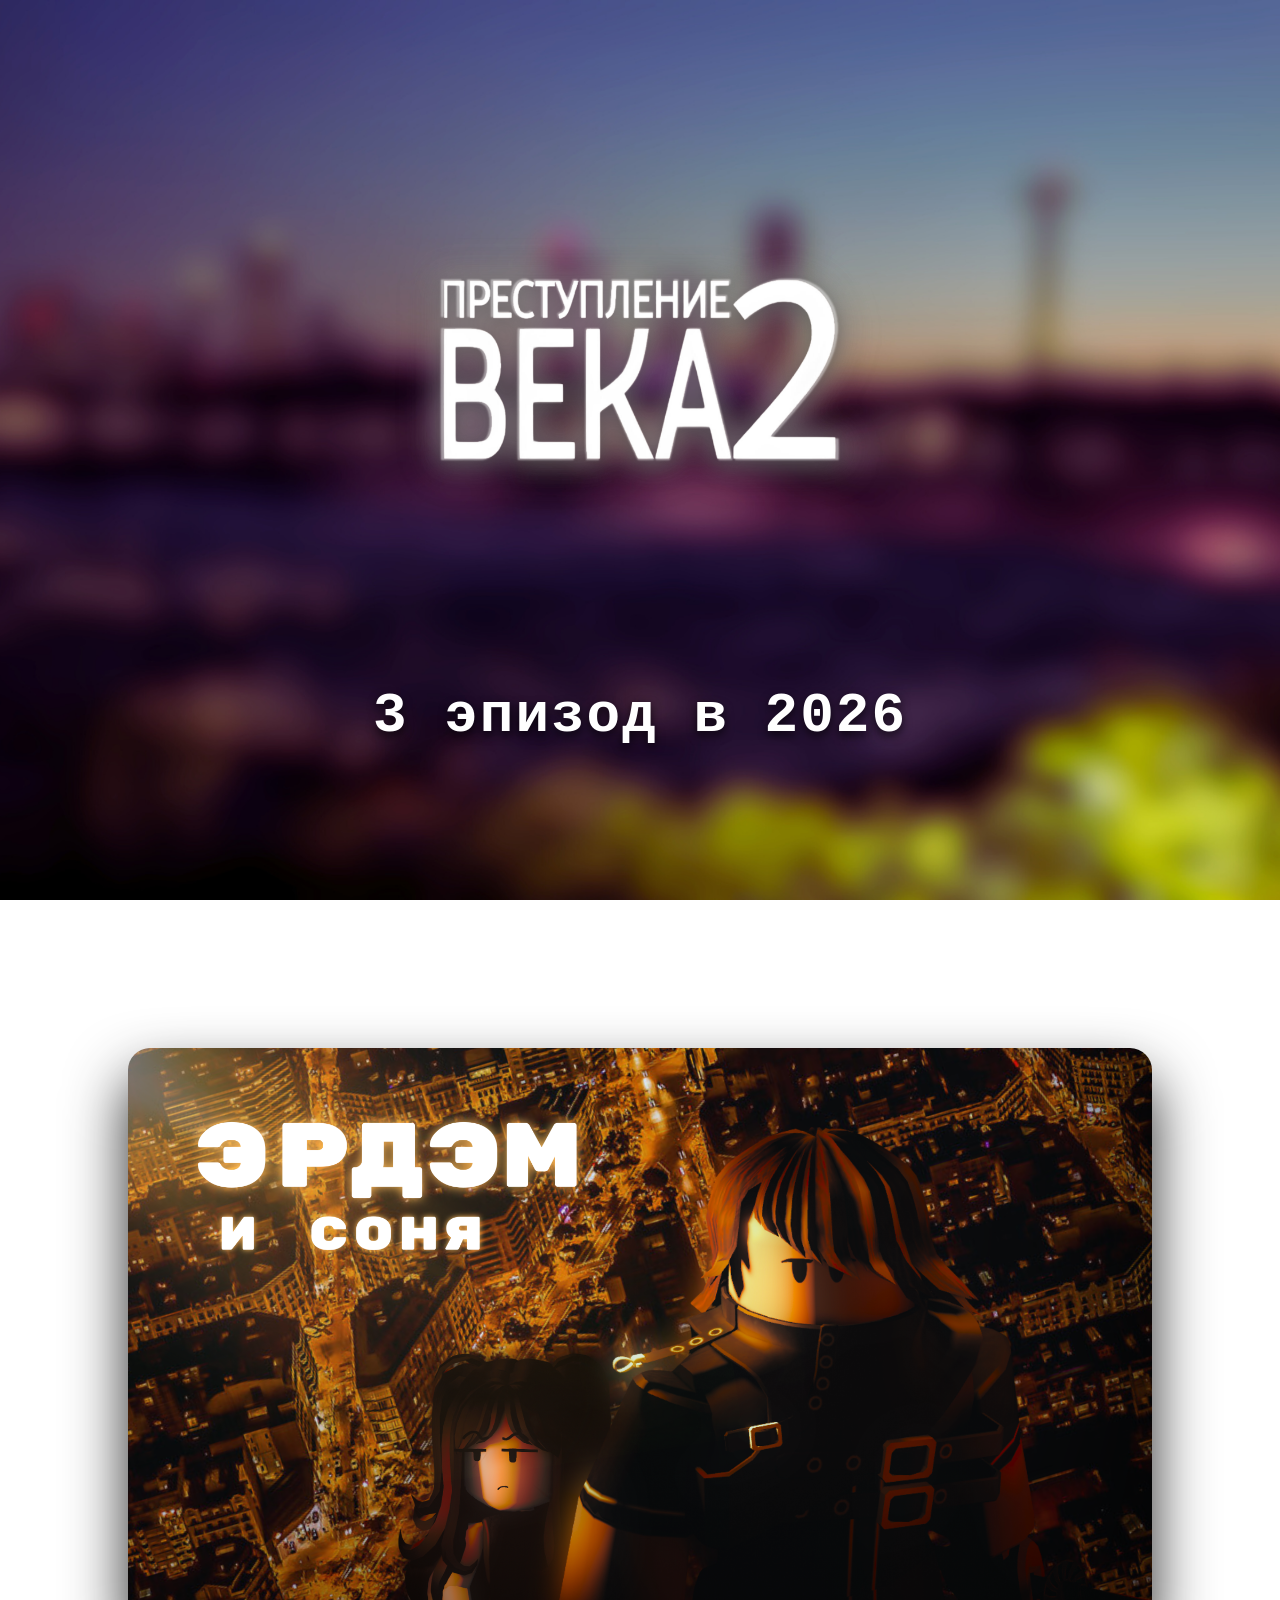
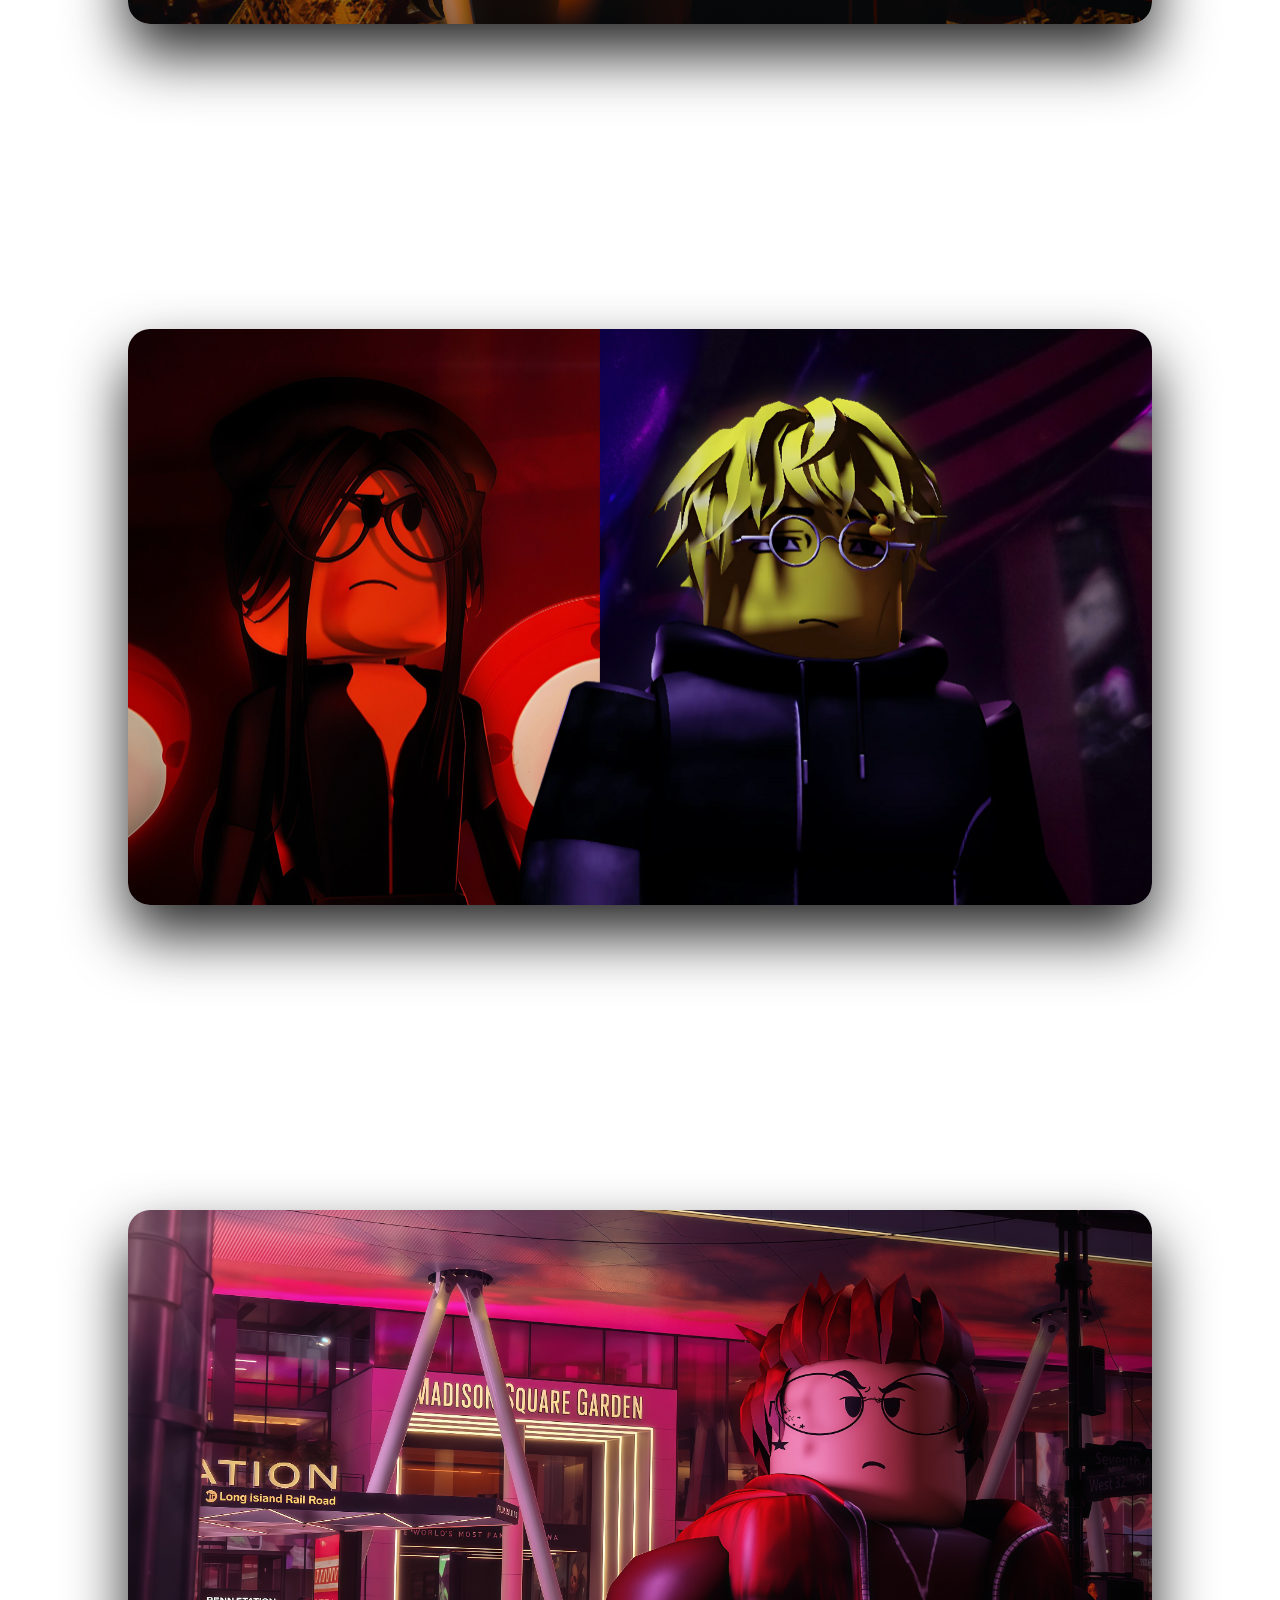
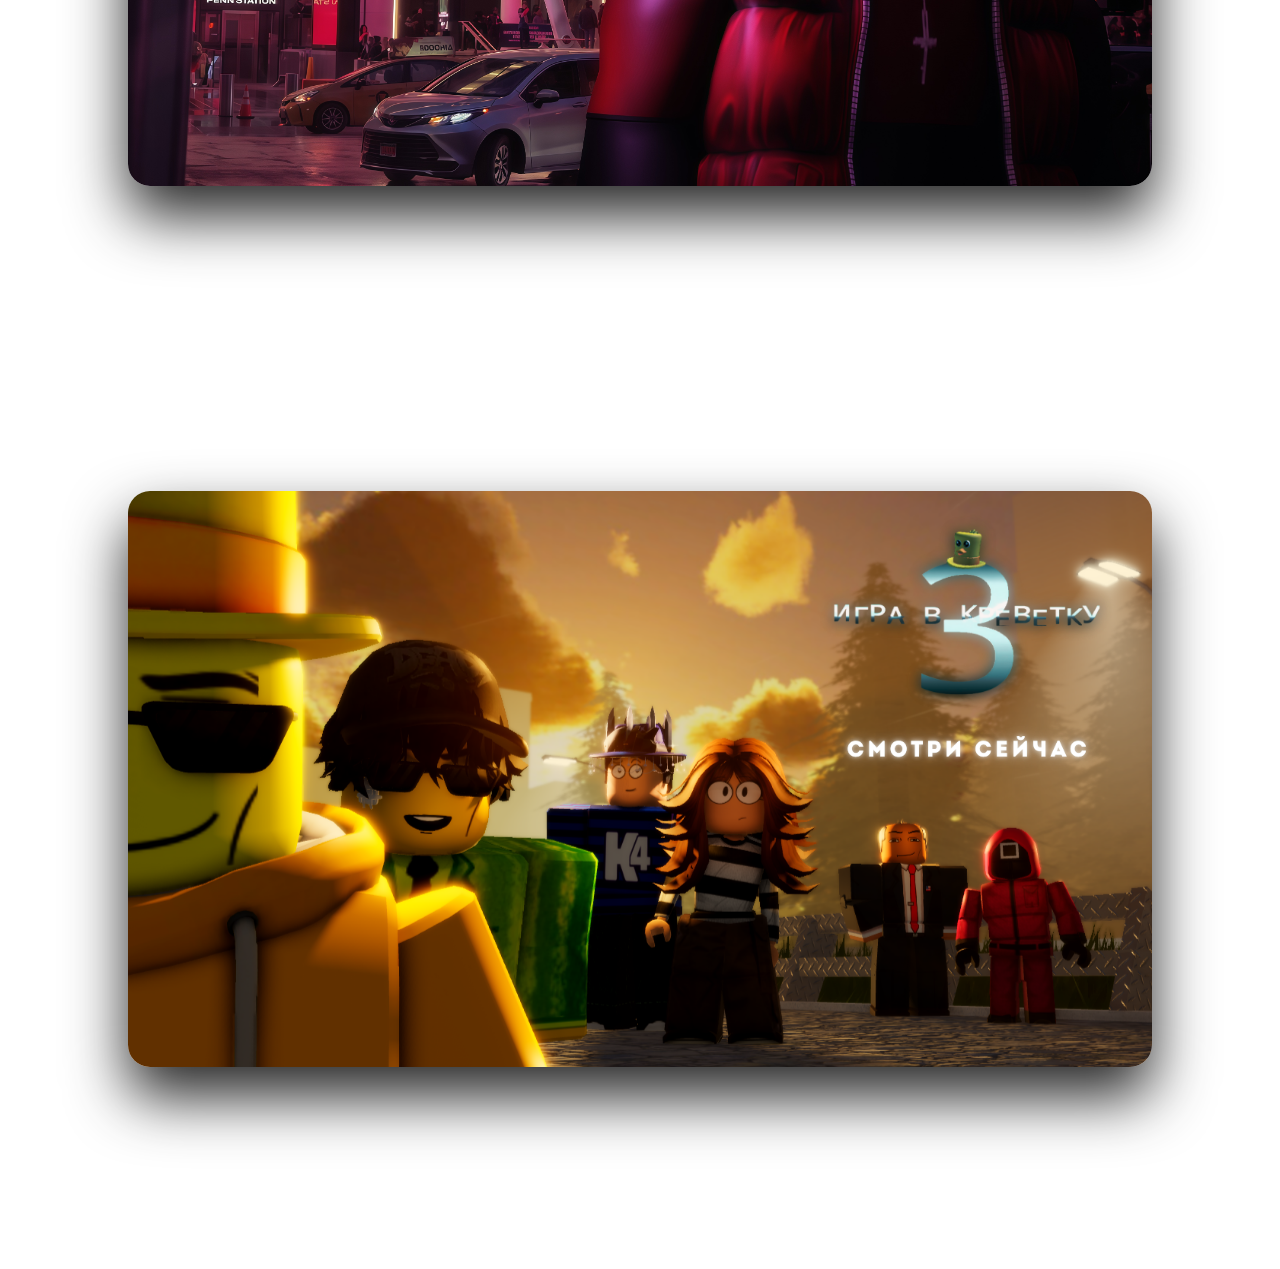
==== index.html @ ee304ce0 "update 1" ====
<!DOCTYPE html>
<html lang="en">
<head>
    <meta charset="UTF-8">
    <title>Title</title>
    <link rel="stylesheet" href="style.css">
    <meta name="viewport" content="width=device-width, initial-scale=1.0">
</head>
<body>

<div class="container">
    <img src="title.png" class="title-image">
    <h1>3 эпизод в 2026</h1>
</div>

<div class="basicimages">
    <img src="erdem.png">
</div>

<div class="basicimages">
    <img src="newimage2.png">
</div>

<div class="basicimages">
    <img src="image3.jpg">
</div>

<div class="basicimages">
    <a href="https://www.youtube.com/watch?v=Ab31Sm6wZ-k&t=15s" target="_blank">
        <img src="image4.png">
    </a>
</div>



<script>
  function updateBgOpacity() {
    const scrollTop = window.scrollY || window.pageYOffset;

    // после какого скролла начинать появление
    const start = 3300;   // пикселей от верха, можно менять
    const end   = 3560;  // к этому моменту фон уже полностью виден

    let opacity = 0;

    if (scrollTop <= start) {
      opacity = 0;  // до start фон полностью прозрачный
    } else if (scrollTop >= end) {
      opacity = 1;  // после end фон полностью видимый
    } else {
      // нормализуем в диапазон 0–1
      let t = (scrollTop - start) / (end - start);
      // ease-in: начинается медленно, потом быстрее
      opacity = t*t*t; // можно t*t*t для ещё мягче
    }

    document.documentElement.style.setProperty('--bg2-opacity', opacity);
  }

  window.addEventListener('scroll', updateBgOpacity);
  window.addEventListener('load', updateBgOpacity);
</script>
</body>
---- style.css ----
/* Load Intro Mono font */
@font-face {
    font-family: "Intro Mono";
    src: url("IntroMono-Regular.woff2") format("woff2"),
         url("IntroMono-Regular.woff") format("woff");
}

/* Background & base styles */
body, html {
    margin: 0;
    padding: 0;
    font-family: "Intro Mono", monospace;
    background: url("background1.png") center/cover no-repeat fixed;
    text-align: center;
    color: #ffffff;
    position: relative;
    z-index: 0;
}

/* Animation keyframes */
@keyframes fadeUp {
    0% {
        opacity: 0;
        transform: translateY(40px);
    }
    100% {
        opacity: 1;
        transform: translateY(0);
    }
}

/* Wrapper */
.container {
    padding-top: 60px;
}

/* Title animation */
.title-image {
    width: 145%;
    max-width: 1100px;
    display: block;
    margin: 0 auto;
    filter: drop-shadow(0 4px 8px rgba(0,0,0,0.6));

    opacity: 0;
    animation: fadeUp 1s ease-out forwards;
    animation-delay: 0.2s;
}

/* H1 animation */
h1 {
    margin-top: 5px;
    font-size: 3.5rem;
    letter-spacing: 2px;
    text-shadow: 0 4px 10px rgba(0,0,0,0.7);

    opacity: 0;
    animation: fadeUp 1s ease-out forwards;
    animation-delay: 0.8s;
}
.basicimages {
    width: 100%;
    display: block;          /* each section takes the whole line */
    margin-top: 300px;
    margin-bottom: 200px;
    text-align: center;      /* centers the image */
}

.basicimages img {
    width: 80vw;
    max-width: 1400px;
    border-radius: 22px;
    box-shadow: 0 30px 60px rgba(0, 0, 0, 0.85);

    opacity: 0;
    animation: fadeUp 1.2s ease-out forwards;
    animation-delay: 1.4s;
}

.basicimages a {
    text-decoration: none;
}

/* переменная для прозрачности второго фона */
:root {
    --bg2-opacity: 0;
}

body::after {
    content: "";
    position: fixed;
    inset: 0;
    pointer-events: none;

    background: url("background2.png") center/cover no-repeat fixed;

    opacity: var(--bg2-opacity);

    z-index: -1;             /* 🔥 pushes it BEHIND all content */
}


/* PHONE OPTIMIZATION */
@media (max-width: 600px) {

    /* Reduce top spacing so phone users don’t scroll forever */
    .basicimages {
        margin-top: 120px;
        margin-bottom: 120px;
    }

    /* Make big images fit nicely on mobile */
    .basicimages img {
        width: 95vw;      /* fill most of screen */
        max-width: 95vw;
        border-radius: 14px;
    }

    /* Title image slightly smaller */
    .title-image {
        width: 90vw;
        max-width: 90vw;
    }

    /* Mobile-friendly title text */
    h1 {
        font-size: 1.8rem;
        margin-top: 20px;
        letter-spacing: 1px;
    }

    /* Optional: reduce shadow so images aren’t too dark on phone */
    .basicimages img,
    .title-image {
        box-shadow: 0 10px 25px rgba(0,0,0,0.6);
    }
}

/* ----- your normal desktop CSS here ----- */


/* ---------------------------------------- */
/* MOBILE SETTINGS (always place at the end) */
/* ---------------------------------------- */
@media (max-width: 600px) {
    .title-image {
        filter: none !important;
        box-shadow: none !important;
    }
}
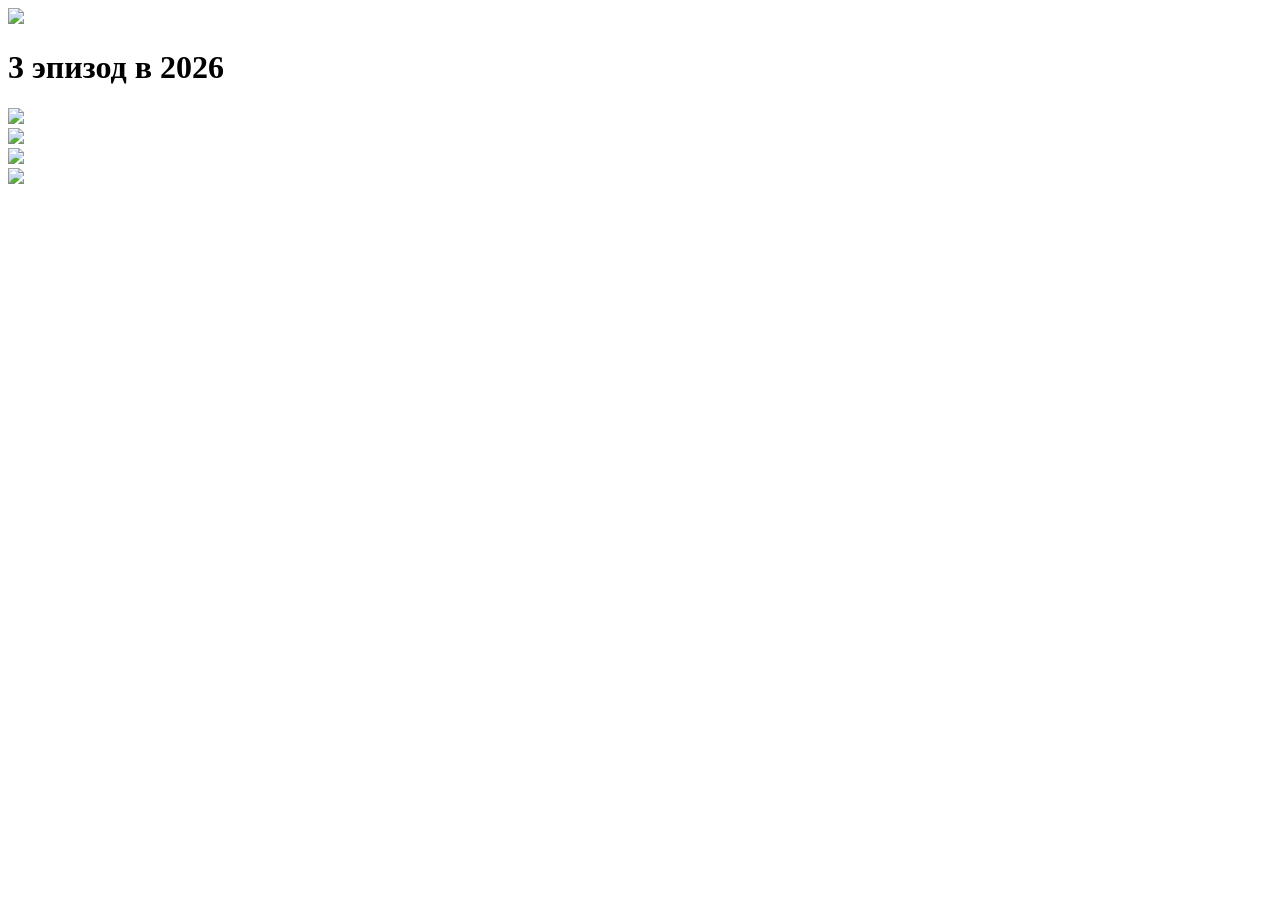
==== commit 33baa28c: "3 jan 2026" ====
--- a/index.html
+++ b/index.html
@@ -1,63 +1,70 @@
-<!DOCTYPE html>
-<html lang="en">
-<head>
-    <meta charset="UTF-8">
-    <title>Title</title>
-    <link rel="stylesheet" href="style.css">
-    <meta name="viewport" content="width=device-width, initial-scale=1.0">
-</head>
-<body>
-
-<div class="container">
-    <img src="title.png" class="title-image">
-    <h1>3 эпизод в 2026</h1>
-</div>
-
-<div class="basicimages">
-    <img src="erdem.png">
-</div>
-
-<div class="basicimages">
-    <img src="newimage2.png">
-</div>
-
-<div class="basicimages">
-    <img src="image3.jpg">
-</div>
-
-<div class="basicimages">
-    <a href="https://www.youtube.com/watch?v=Ab31Sm6wZ-k&t=15s" target="_blank">
-        <img src="image4.png">
-    </a>
-</div>
-
-
-
-<script>
-  function updateBgOpacity() {
-    const scrollTop = window.scrollY || window.pageYOffset;
-
-    // после какого скролла начинать появление
-    const start = 3300;   // пикселей от верха, можно менять
-    const end   = 3560;  // к этому моменту фон уже полностью виден
-
-    let opacity = 0;
-
-    if (scrollTop <= start) {
-      opacity = 0;  // до start фон полностью прозрачный
-    } else if (scrollTop >= end) {
-      opacity = 1;  // после end фон полностью видимый
-    } else {
-      // нормализуем в диапазон 0–1
-      let t = (scrollTop - start) / (end - start);
-      // ease-in: начинается медленно, потом быстрее
-      opacity = t*t*t; // можно t*t*t для ещё мягче
-    }
-
-    document.documentElement.style.setProperty('--bg2-opacity', opacity);
-  }
-
-  window.addEventListener('scroll', updateBgOpacity);
-  window.addEventListener('load', updateBgOpacity);
-</script>
+<!DOCTYPE html>
+<html lang="en">
+<head>
+  <meta charset="UTF-8">
+  <title>YtkaOfficial</title>
+
+  <link rel="icon" type="image/png"
+        href="./assets/images/favicon.png">
+
+  <link rel="stylesheet"
+        href="./assets/css/style.css">
+
+  <meta name="viewport" content="width=device-width, initial-scale=1.0">
+</head>
+<body>
+
+<div class="container">
+  <img src="./assets/images/title.png" class="title-image">
+  <h1>3 эпизод в 2026</h1>
+</div>
+
+<div class="basicimages">
+  <img src="./assets/images/erdem.png">
+</div>
+
+<div class="basicimages">
+  <img src="./assets/images/newimage2.png">
+</div>
+
+<div class="basicimages">
+  <img src="./assets/images/image3.jpg">
+</div>
+
+<div class="basicimages">
+  <a href="https://www.youtube.com/watch?v=Ab31Sm6wZ-k&t=15s" target="_blank">
+    <img src="./assets/images/image4.png">
+  </a>
+</div>
+
+
+
+
+<script>
+  function updateBgOpacity() {
+    const scrollTop = window.scrollY || window.pageYOffset;
+
+    // после какого скролла начинать появление
+    const start = 3300;   // пикселей от верха, можно менять
+    const end   = 3560;  // к этому моменту фон уже полностью виден
+
+    let opacity = 0;
+
+    if (scrollTop <= start) {
+      opacity = 0;  // до start фон полностью прозрачный
+    } else if (scrollTop >= end) {
+      opacity = 1;  // после end фон полностью видимый
+    } else {
+      // нормализуем в диапазон 0–1
+      let t = (scrollTop - start) / (end - start);
+      // ease-in: начинается медленно, потом быстрее
+      opacity = t*t*t; // можно t*t*t для ещё мягче
+    }
+
+    document.documentElement.style.setProperty('--bg2-opacity', opacity);
+  }
+
+  window.addEventListener('scroll', updateBgOpacity);
+  window.addEventListener('load', updateBgOpacity);
+</script>
 </body>
